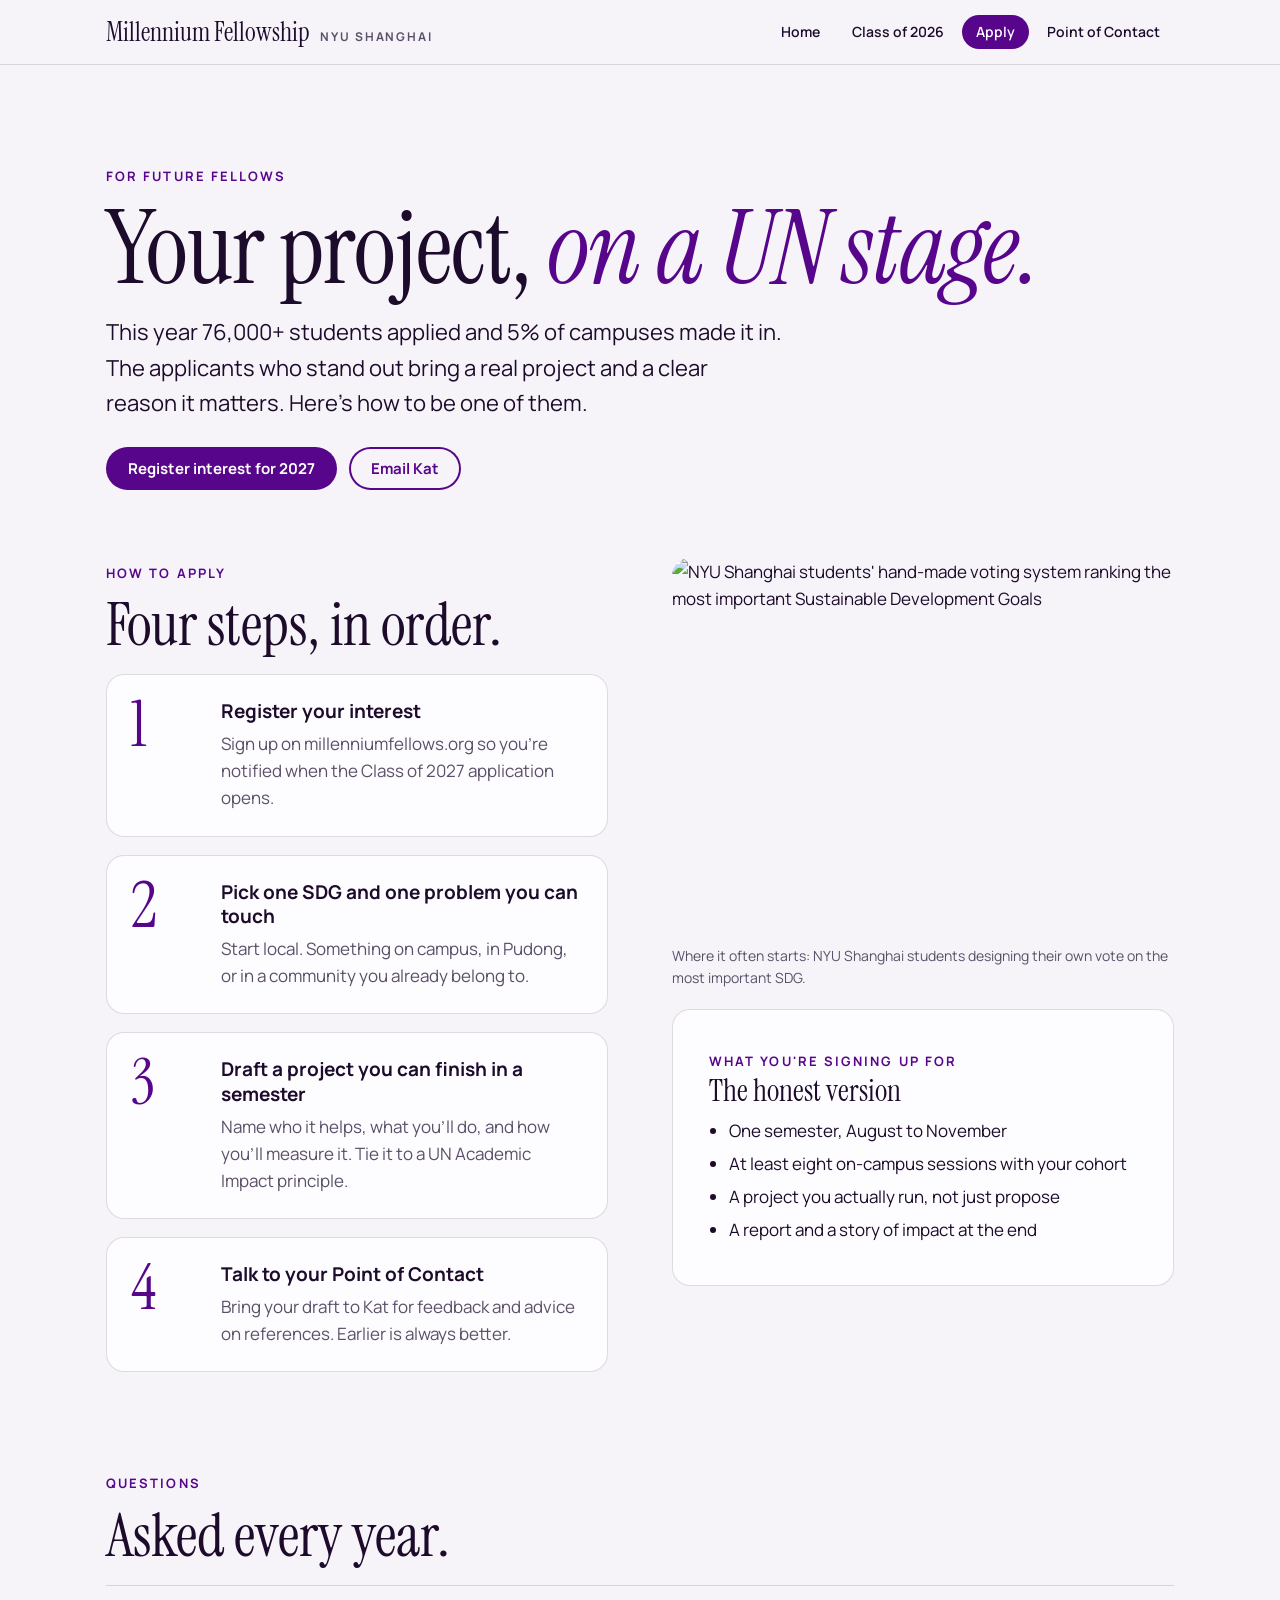
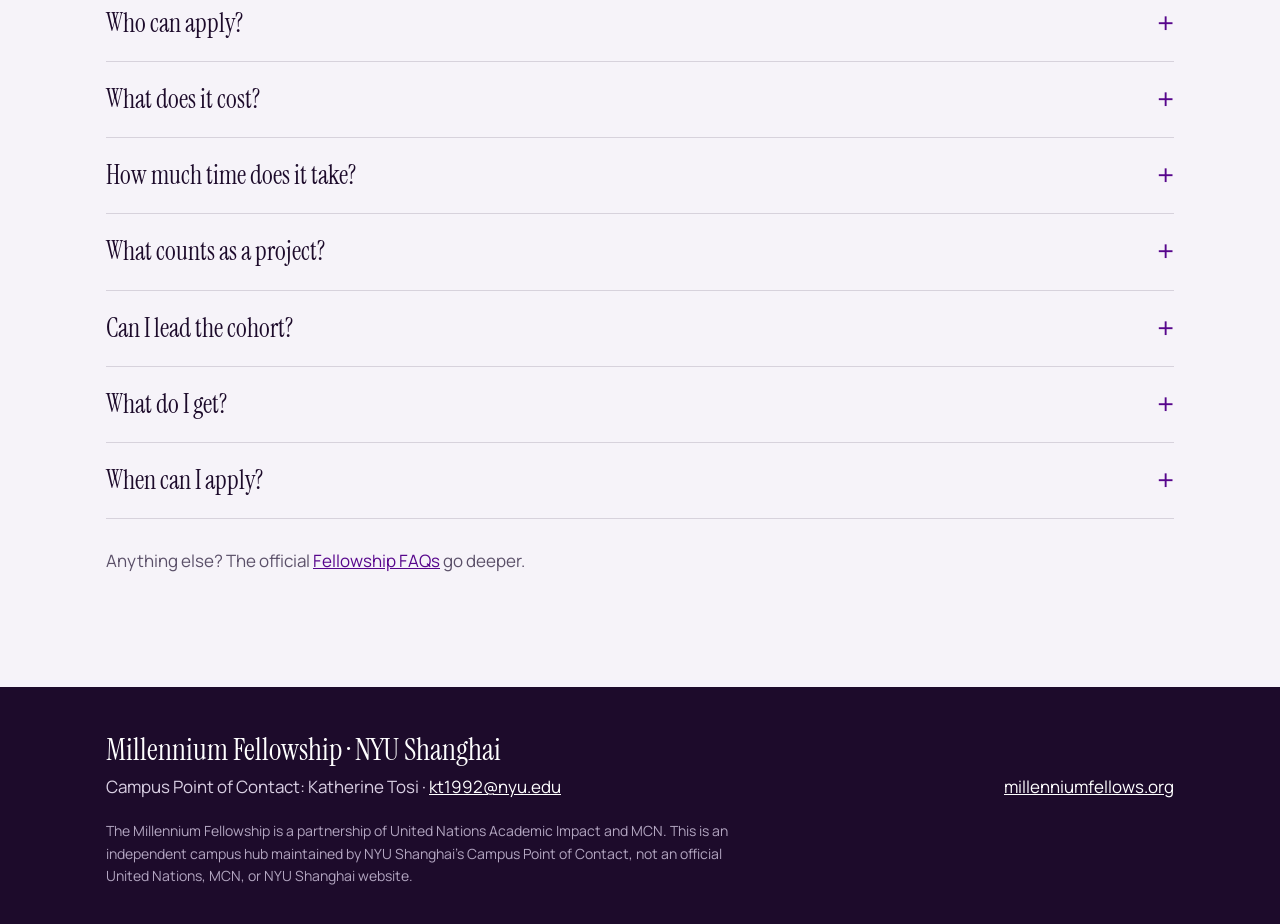
==== apply.html @ 8ffc64b6 "Add Class of 2026 hub, Apply, and Point of Contact pages" ====
<!DOCTYPE html>
<html lang="en">
<head>
<meta charset="utf-8">
<meta name="viewport" content="width=device-width, initial-scale=1">
<title>Apply · Millennium Fellowship · NYU Shanghai</title>
<meta name="description" content="How NYU Shanghai undergraduates can apply to the UN Academic Impact and MCN Millennium Fellowship.">
<meta property="og:title" content="Apply · Millennium Fellowship · NYU Shanghai">
<meta property="og:description" content="How NYU Shanghai undergraduates can apply to the UN Academic Impact and MCN Millennium Fellowship.">
<meta property="og:image" content="https://thefutureofwork.github.io/katherinetosi/millennium-fellowship.jpg.png">
<meta name="theme-color" content="#57068c">
<link rel="preconnect" href="https://fonts.googleapis.com"><link rel="preconnect" href="https://fonts.gstatic.com" crossorigin><link rel="stylesheet" href="https://fonts.googleapis.com/css2?family=Instrument+Serif:ital@0;1&family=Manrope:wght@400;600;700;800&display=swap">
<link rel="stylesheet" href="style.css">
</head>
<body>
<a class="skip" href="#main">Skip to content</a>
<header class="mast"><div class="wrap mast-in">
<a class="brand" href="index.html"><b>Millennium Fellowship</b><span>NYU Shanghai</span></a>
<nav aria-label="Main"><a href="index.html">Home</a><a href="cohort.html">Class of 2026</a><a href="apply.html" aria-current="page">Apply</a><a href="contact.html">Point of Contact</a></nav>
</div></header>
<main id="main">
<section class="pagehead"><div class="wrap">
<span class="label">For future fellows</span>
<h1>Your project, <em>on a UN stage.</em></h1>
<p>This year 76,000+ students applied and 5% of campuses made it in. The applicants who stand out bring a real project and a clear reason it matters. Here's how to be one of them.</p>
<div class="btns"><a class="btn" href="https://www.millenniumfellows.org/" target="_blank" rel="noopener">Register interest for 2027</a><a class="btn ghost" href="mailto:kt1992@nyu.edu?subject=Millennium%20Fellowship%20application">Email Kat</a></div>
</div></section>
<section class="section" style="padding-top:24px"><div class="wrap split">
<div>
<span class="label">How to apply</span>
<h2>Four steps, in order.</h2>
<ol class="steps">
<li><div><h3>Register your interest</h3><p>Sign up on millenniumfellows.org so you're notified when the Class of 2027 application opens.</p></div></li>
<li><div><h3>Pick one SDG and one problem you can touch</h3><p>Start local. Something on campus, in Pudong, or in a community you already belong to.</p></div></li>
<li><div><h3>Draft a project you can finish in a semester</h3><p>Name who it helps, what you'll do, and how you'll measure it. Tie it to a UN Academic Impact principle.</p></div></li>
<li><div><h3>Talk to your Point of Contact</h3><p>Bring your draft to Kat for feedback and advice on references. Earlier is always better.</p></div></li>
</ol>
</div>
<div>
<figure style="margin:0">
<img src="https://thefutureofwork.github.io/katherinetosi/Student%20created%20voting%20systems%20for%20most%20important%20SDG.jpg" alt="NYU Shanghai students' hand-made voting system ranking the most important Sustainable Development Goals" style="border-radius:18px;width:100%;aspect-ratio:4/3;object-fit:cover" loading="lazy">
<figcaption style="font-size:14px;color:var(--muted);margin-top:10px">Where it often starts: NYU Shanghai students designing their own vote on the most important SDG.</figcaption>
</figure>
<div class="panel" style="margin-top:20px">
<span class="label">What you're signing up for</span>
<h3>The honest version</h3>
<ul><li>One semester, August to November</li><li>At least eight on-campus sessions with your cohort</li><li>A project you actually run, not just propose</li><li>A report and a story of impact at the end</li></ul>
</div>
</div>
</div></section>
<section class="section" style="padding-top:0"><div class="wrap">
<span class="label">Questions</span>
<h2>Asked every year.</h2>
<div class="faq"><details><summary>Who can apply?</summary><p>University undergraduates leading, or ready to lead, a project on sustainable development. You apply as an individual, but campuses host cohorts of 8 to 20+, so bring your friends: a strong NYU Shanghai applicant pool helps everyone.</p></details><details><summary>What does it cost?</summary><p>Nothing. The program is free for accepted applicants.</p></details><details><summary>How much time does it take?</summary><p>It runs for one semester, roughly August to November. Expect at least eight on-campus sessions, optional weekly global webinars, and the real work: running your project.</p></details><details><summary>What counts as a project?</summary><p>Anything time-bound that makes meaningful, measurable impact during the fellowship and advances at least one SDG and one UN Academic Impact principle. A campus campaign, a community partnership, a tool, a program: if you can measure it by December, it counts.</p></details><details><summary>Can I lead the cohort?</summary><p>Yes. If you advance to Round 2, the same application lets you apply to be one of two Campus Directors. They run the campus sessions and keep the cohort moving.</p></details><details><summary>What do I get?</summary><p>A certificate from United Nations Academic Impact and MCN when you graduate, a public fellow profile, a place in the global alumni community, and a semester of real leadership experience you can talk about in any interview.</p></details><details><summary>When can I apply?</summary><p>Applications for the Class of 2026 are closed. Register your interest for the Class of 2027 on the official site so you hear the moment it opens, then email Kat.</p></details></div>
<p style="margin-top:28px;color:var(--muted)">Anything else? The official <a href="https://www.millenniumfellows.org/faqs" target="_blank" rel="noopener">Fellowship FAQs</a> go deeper.</p>
</div></section>

</main>
<footer><div class="wrap">
<div class="foot">
<div><b>Millennium Fellowship · NYU Shanghai</b>Campus Point of Contact: Katherine Tosi · <a href="mailto:kt1992@nyu.edu">kt1992@nyu.edu</a></div>
<div><a href="https://www.millenniumfellows.org/" target="_blank" rel="noopener">millenniumfellows.org</a></div>
</div>
<small>The Millennium Fellowship is a partnership of United Nations Academic Impact and MCN. This is an independent campus hub maintained by NYU Shanghai's Campus Point of Contact, not an official United Nations, MCN, or NYU Shanghai website.</small>
</div></footer>
<script src="site.js"></script>
</body>
</html>
---- style.css ----
/* NYU Shanghai · Millennium Fellowship hub
   Type: Instrument Serif (display) + Manrope (text/UI)
   Color: NYU violet leads; coral marks "now" only. */
:root{
  --violet:#57068c; --violet-deep:#3b0460; --ink:#1d0b2b; --paper:#f6f3f9; --card:#fdfcfe;
  --muted:#5b5069; --line:rgba(29,11,43,.14); --coral:#e0483f; --coral-text:#a82a22; --lilac:#e9e0f2;
  --serif:"Instrument Serif",Georgia,serif; --sans:"Manrope",system-ui,sans-serif;
}
*{box-sizing:border-box}
html{scroll-behavior:smooth}
body{margin:0;background:var(--paper);color:var(--ink);font:17px/1.6 var(--sans);-webkit-font-smoothing:antialiased}
img{max-width:100%;display:block}
a{color:var(--violet)}
a:focus-visible,button:focus-visible,summary:focus-visible,input:focus-visible{outline:3px solid var(--coral);outline-offset:3px;border-radius:4px}
.wrap{max-width:1180px;margin:0 auto;padding:0 clamp(20px,5vw,56px)}
.skip{position:absolute;left:-999px;top:8px;background:var(--ink);color:#fff;padding:10px 16px;z-index:50}
.skip:focus{left:12px}
.label{font:700 13px/1.3 var(--sans);letter-spacing:.16em;text-transform:uppercase;color:var(--violet)}

/* masthead */
.mast{position:sticky;top:0;z-index:20;background:rgba(246,243,249,.94);backdrop-filter:blur(10px);border-bottom:1px solid var(--line)}
.mast-in{display:flex;align-items:center;justify-content:space-between;gap:20px;min-height:64px}
.brand{display:flex;align-items:baseline;gap:10px;text-decoration:none;color:var(--ink)}
.brand b{font:400 26px/1 var(--serif)}
.brand span{font:700 12px/1 var(--sans);letter-spacing:.16em;text-transform:uppercase;color:var(--muted)}
.mast nav{display:flex;gap:4px;overflow-x:auto}
.mast nav a{font:600 14px/1 var(--sans);color:var(--ink);text-decoration:none;padding:10px 14px;border-radius:999px;white-space:nowrap}
.mast nav a:hover{background:var(--lilac)}
.mast nav a[aria-current="page"]{background:var(--violet);color:#fff}
@media(max-width:820px){.mast-in{flex-direction:column;align-items:flex-start;gap:6px;padding-top:12px;padding-bottom:10px}.brand span{display:none}.mast nav{max-width:calc(100% + 14px);margin-left:-14px}}

/* hero funnel */
.hero{padding:clamp(56px,9vw,112px) 0 clamp(40px,6vw,72px)}
.hero-grid{display:grid;grid-template-columns:minmax(0,1.35fr) minmax(0,.85fr);gap:clamp(32px,5vw,72px);align-items:center}
.funnel{margin:22px 0 0;padding:0;list-style:none}
.funnel li{font-family:var(--serif);line-height:.92;letter-spacing:-.01em;opacity:0;transform:translateY(14px);animation:rise .9s cubic-bezier(.2,.7,.2,1) forwards}
.funnel li:nth-child(1){font-size:clamp(58px,10vw,132px);animation-delay:.05s}
.funnel li:nth-child(2){font-size:clamp(36px,5vw,66px);color:var(--muted);animation-delay:.35s}
.funnel li:nth-child(3){font-size:clamp(26px,3.2vw,40px);margin-top:.15em;color:var(--muted);animation-delay:.65s}
.funnel li:nth-child(4){font-size:clamp(40px,5.6vw,74px);color:var(--violet);font-style:italic;margin-top:.12em;animation-delay:1s}
.funnel small{display:block;font:600 16px/1.4 var(--sans);letter-spacing:0;color:var(--muted);margin:14px 0 20px}
@keyframes rise{to{opacity:1;transform:none}}
.hero-photo figure{margin:0}
.hero-photo img{border-radius:18px;aspect-ratio:4/5;object-fit:cover;width:100%;box-shadow:0 30px 60px -30px rgba(59,4,96,.45)}
.hero-photo figcaption{font-size:14px;color:var(--muted);margin-top:10px}
.lede{font-size:clamp(19px,2vw,22px);line-height:1.5;max-width:40ch;margin:28px 0 0}
@media(max-width:900px){.hero-grid{grid-template-columns:minmax(0,1fr)}.hero-photo img{aspect-ratio:16/10}}

/* semester line: the signature */
.semester{padding:clamp(40px,6vw,64px) 0;border-top:1px solid var(--line);border-bottom:1px solid var(--line);background:var(--card)}
.semester h2{font:400 clamp(32px,4vw,48px)/1.05 var(--serif);margin:10px 0 6px}
.semester p.sub{color:var(--muted);margin:0 0 36px;max-width:60ch}
.track{position:relative;height:176px;margin:0 8px}
.track .rail{position:absolute;left:0;right:0;top:78px;height:4px;border-radius:4px;background:var(--lilac)}
.track .done{position:absolute;left:0;top:78px;height:4px;border-radius:4px;background:var(--violet);width:0;transition:width 1.6s cubic-bezier(.2,.7,.2,1)}
.month{position:absolute;top:150px;transform:translateX(-50%);font:700 13px/1 var(--sans);letter-spacing:.14em;text-transform:uppercase;color:var(--muted)}
.stop{position:absolute;top:71px;width:18px;height:18px;margin-left:-9px;border-radius:50%;background:var(--card);border:4px solid var(--violet)}
.stop span{position:absolute;top:28px;left:50%;transform:translateX(-50%);width:max-content;max-width:150px;text-align:center;font:600 14px/1.3 var(--sans);color:var(--ink)}
.stop.up span{top:auto;bottom:28px}
.stop em{display:block;font:600 13px/1.3 var(--sans);font-style:normal;letter-spacing:.06em;text-transform:uppercase;color:var(--muted)}
.stop.past{background:var(--violet)}
.now{position:absolute;top:56px;margin-left:-1px;width:2px;height:48px;background:var(--coral);opacity:0;transition:left 1.6s cubic-bezier(.2,.7,.2,1),opacity .4s}
.now::before{content:"";position:absolute;left:-7px;top:16px;width:16px;height:16px;border-radius:50%;background:var(--coral);box-shadow:0 0 0 0 rgba(224,72,63,.5);animation:pulse 2.6s ease-out infinite}
.now b{position:absolute;top:-18px;left:50%;transform:translateX(-50%);font:800 12px/1 var(--sans);letter-spacing:.16em;text-transform:uppercase;color:var(--coral-text);white-space:nowrap}
@keyframes pulse{0%{box-shadow:0 0 0 0 rgba(224,72,63,.45)}80%,100%{box-shadow:0 0 0 14px rgba(224,72,63,0)}}
@media(prefers-reduced-motion:reduce){*{animation:none!important;transition:none!important}.funnel li{opacity:1;transform:none}}
@media(max-width:700px){
  .track{height:auto;margin:0;padding-left:28px}
  .track .rail,.track .done{left:6px;right:auto;top:0;bottom:0;width:4px;height:auto}
  .track .done{height:0;width:4px;transition:height 1.6s cubic-bezier(.2,.7,.2,1)}
  .month{display:none}
  .stop{position:relative;top:auto;left:auto!important;margin:0 0 38px -31px;display:block}
  .stop span,.stop.up span{position:absolute;top:-4px;bottom:auto;left:30px;transform:none;text-align:left;max-width:none}
  .now{display:none}
}

/* sections */
.section{padding:clamp(56px,8vw,96px) 0}
.section h2{font:400 clamp(36px,5vw,60px)/1.02 var(--serif);margin:10px 0 18px;max-width:18ch}
.section .intro{font-size:19px;max-width:58ch;color:var(--ink);margin:0 0 36px}
.doors{display:grid;grid-template-columns:repeat(3,1fr);gap:20px}
.door{display:flex;flex-direction:column;gap:10px;padding:28px;border-radius:18px;background:var(--card);border:1px solid var(--line);text-decoration:none;color:var(--ink);transition:transform .25s,box-shadow .25s,border-color .25s}
.door:hover{transform:translateY(-4px);box-shadow:0 22px 40px -26px rgba(59,4,96,.5);border-color:var(--violet)}
.door h3{font:400 32px/1.05 var(--serif);margin:0}
.door p{margin:0;color:var(--muted)}
.door .go{margin-top:auto;padding-top:14px;font:700 14px/1 var(--sans);color:var(--violet)}
.door.feature{background:var(--violet);color:#fff;border-color:var(--violet)}
.door.feature p{color:#e9dcf5}.door.feature .go,.door.feature .label{color:#fff}
@media(max-width:900px){.doors{grid-template-columns:1fr}}

.quote{background:var(--ink);color:#f3ecf9;padding:clamp(56px,8vw,96px) 0}
.quote blockquote{margin:0;font:400 clamp(30px,4.2vw,54px)/1.12 var(--serif);max-width:24ch}
.quote blockquote em{color:#d7b8f0}
.quote cite{display:block;margin-top:24px;font:600 15px/1.5 var(--sans);font-style:normal;color:#cbbfd6}

.split{display:grid;grid-template-columns:1fr 1fr;gap:clamp(32px,5vw,72px);align-items:start}
@media(max-width:900px){.split{grid-template-columns:minmax(0,1fr)}}
.facts{display:grid;grid-template-columns:repeat(2,1fr);gap:1px;background:var(--line);border:1px solid var(--line);border-radius:16px;overflow:hidden}
.facts div{background:var(--card);padding:22px}
.facts b{display:block;font:400 44px/1 var(--serif);color:var(--violet)}
.facts span{font-size:15px;color:var(--muted)}

/* page head */
.pagehead{padding:clamp(56px,8vw,96px) 0 clamp(28px,4vw,44px)}
.pagehead h1{font:400 clamp(48px,8vw,104px)/.95 var(--serif);margin:12px 0 18px;letter-spacing:-.01em}
.pagehead h1 em{color:var(--violet)}
.pagehead p{font-size:clamp(19px,2vw,22px);max-width:52ch;margin:0}

/* checklist */
.checklist{list-style:none;margin:0;padding:0;display:grid;gap:10px}
.checklist li{background:var(--card);border:1px solid var(--line);border-radius:14px}
.checklist label{display:grid;grid-template-columns:28px 1fr auto;gap:14px;align-items:start;padding:16px 18px;cursor:pointer}
.checklist input{appearance:none;width:24px;height:24px;margin:2px 0 0;border:2px solid var(--violet);border-radius:7px;display:grid;place-content:center;cursor:pointer;transition:background .2s}
.checklist input::after{content:"";width:11px;height:6px;border-left:3px solid #fff;border-bottom:3px solid #fff;transform:rotate(-45deg) translate(1px,-1px) scale(0);transition:transform .2s}
.checklist input:checked{background:var(--violet)}
.checklist input:checked::after{transform:rotate(-45deg) translate(1px,-1px) scale(1)}
.checklist strong{display:block;font-weight:700}
.checklist small{display:block;color:var(--muted);font-size:15px}
.checklist .when{font:700 13px/1.4 var(--sans);letter-spacing:.08em;text-transform:uppercase;color:var(--muted);white-space:nowrap}
.checklist li:has(input:checked) strong{text-decoration:line-through;text-decoration-color:var(--violet);text-decoration-thickness:2px}
.progress{font:600 15px/1 var(--sans);color:var(--muted);margin:0 0 16px}
.progress b{color:var(--violet)}
.tag{display:inline-block;font:700 12px/1 var(--sans);letter-spacing:.08em;text-transform:uppercase;background:var(--lilac);color:var(--violet-deep);padding:5px 8px;border-radius:6px;margin-top:6px}

.panel{background:var(--card);border:1px solid var(--line);border-radius:18px;padding:clamp(24px,3vw,36px)}
.panel h3{font:400 30px/1.1 var(--serif);margin:0 0 10px}
.panel ul{padding-left:20px;margin:10px 0 0}.panel li{margin:6px 0}
.panel.violet{background:var(--violet);color:#fff;border-color:var(--violet)}
.panel.violet a{color:#fff}.panel.violet .label{color:#e5d2f5}

.links{display:grid;grid-template-columns:repeat(auto-fill,minmax(260px,1fr));gap:14px}
.links a{display:block;padding:18px 20px;border-radius:14px;background:var(--card);border:1px solid var(--line);text-decoration:none;color:var(--ink);transition:border-color .2s,transform .2s}
.links a:hover{border-color:var(--violet);transform:translateY(-2px)}
.links b{display:block;font-weight:700}
.links span{font-size:15px;color:var(--muted)}

.steps{list-style:none;counter-reset:s;margin:0;padding:0;display:grid;gap:18px}
.steps li{counter-increment:s;display:grid;grid-template-columns:72px 1fr;gap:18px;padding:24px;background:var(--card);border:1px solid var(--line);border-radius:18px}
.steps li::before{content:counter(s);font:400 64px/.8 var(--serif);color:var(--violet)}
.steps h3{margin:0 0 6px;font:700 19px/1.3 var(--sans)}
.steps p{margin:0;color:var(--muted)}

.faq details{border-top:1px solid var(--line);padding:4px 0}
.faq details:last-child{border-bottom:1px solid var(--line)}
.faq summary{cursor:pointer;list-style:none;display:flex;justify-content:space-between;gap:20px;padding:18px 0;font:400 26px/1.2 var(--serif)}
.faq summary::-webkit-details-marker{display:none}
.faq summary::after{content:"+";font:400 30px/1 var(--sans);color:var(--violet);transition:transform .25s}
.faq details[open] summary::after{transform:rotate(45deg)}
.faq details p{margin:0 0 20px;max-width:64ch;color:var(--ink)}

.btn{display:inline-flex;align-items:center;gap:10px;padding:14px 22px;border-radius:999px;background:var(--violet);color:#fff;text-decoration:none;font:700 15px/1 var(--sans);transition:background .2s,transform .2s}
.btn:hover{background:var(--violet-deep);transform:translateY(-2px)}
.btn.ghost{background:transparent;color:var(--violet);box-shadow:inset 0 0 0 2px var(--violet)}
.btn.ghost:hover{background:var(--lilac)}
.btns{display:flex;flex-wrap:wrap;gap:12px;margin-top:26px}

.arc{list-style:none;margin:0;padding:0;border-left:4px solid var(--lilac)}
.arc li{position:relative;padding:0 0 28px 28px}
.arc li::before{content:"";position:absolute;left:-12px;top:4px;width:20px;height:20px;border-radius:50%;background:var(--paper);border:4px solid var(--violet)}
.arc b{display:block;font:400 30px/1 var(--serif);color:var(--violet)}
.arc p{margin:6px 0 0}

footer{background:var(--ink);color:#d9cfe3;padding:48px 0 36px;margin-top:0}
.foot{display:flex;flex-wrap:wrap;justify-content:space-between;gap:24px;align-items:end}
footer b{font:400 30px/1 var(--serif);color:#fff;display:block;margin-bottom:8px}
footer a{color:#fff}
footer small{display:block;color:#b3a6c1;font-size:14px;margin-top:20px;max-width:70ch}
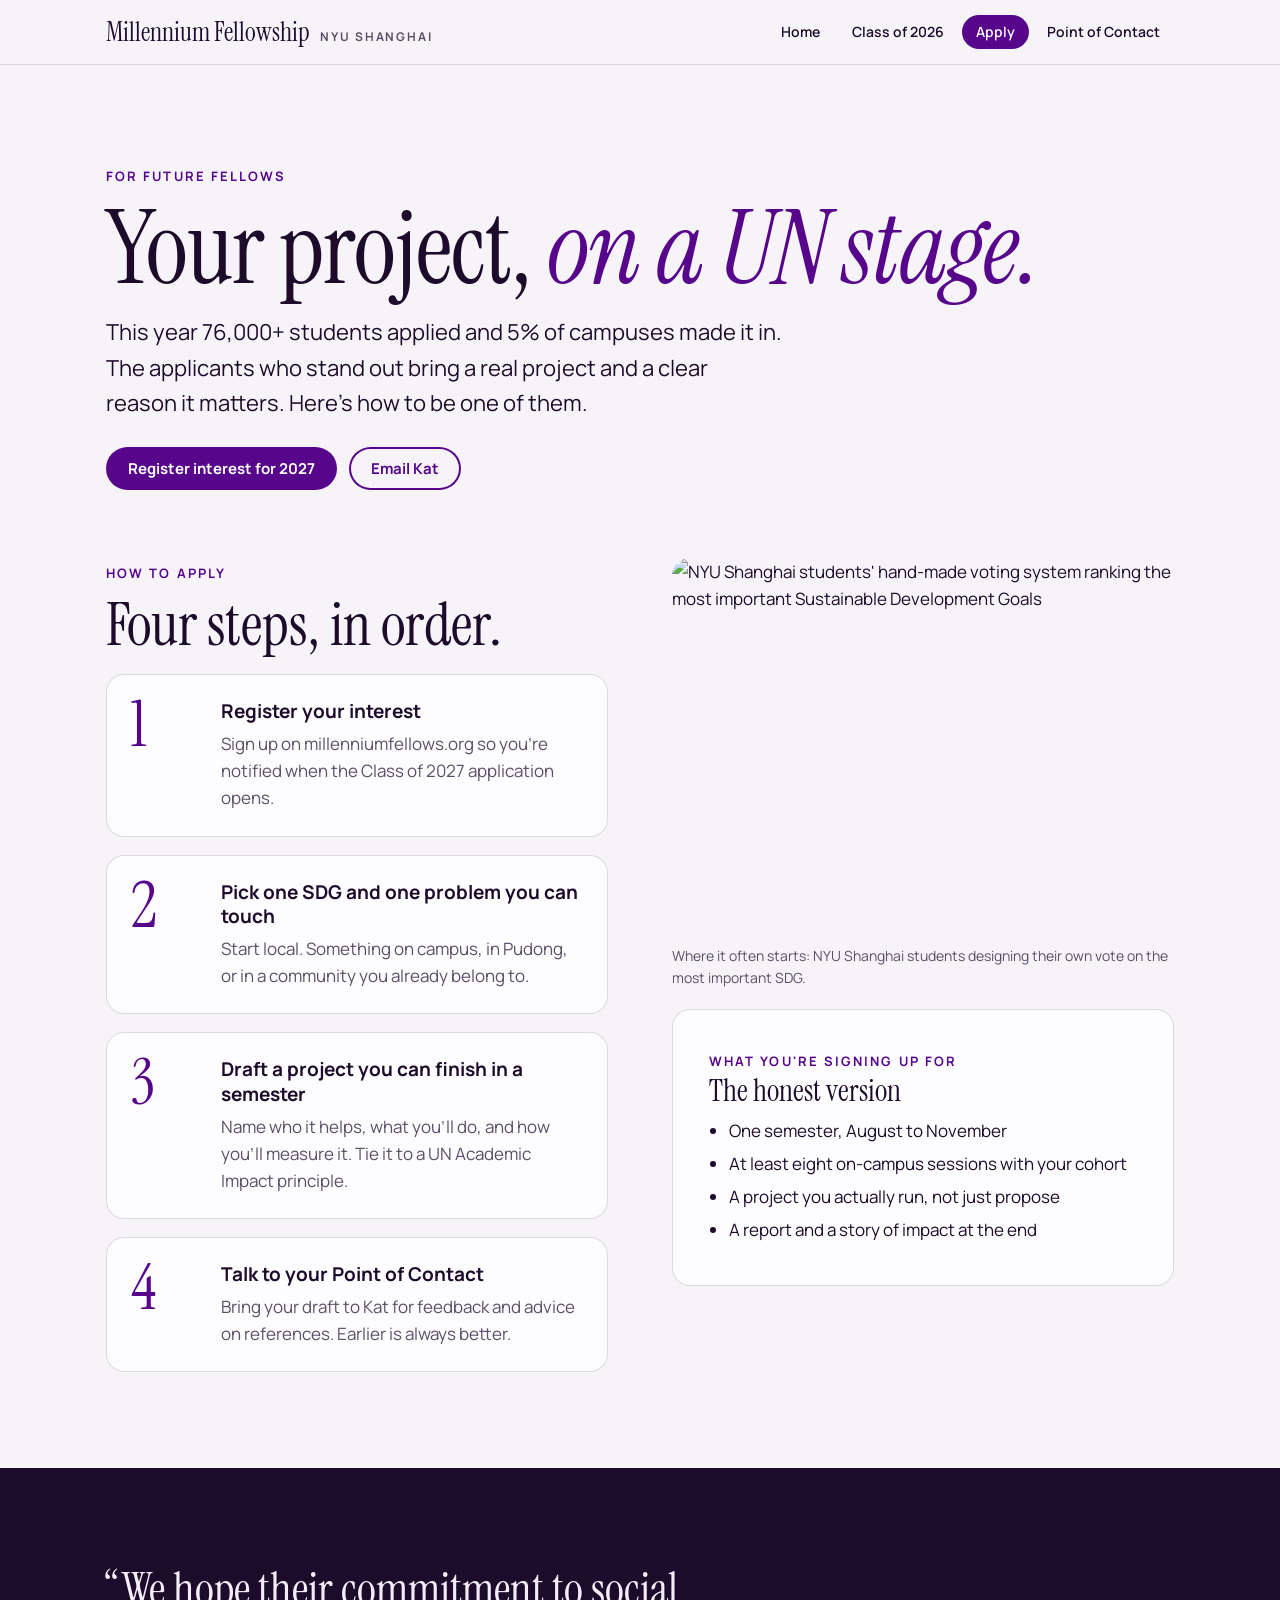
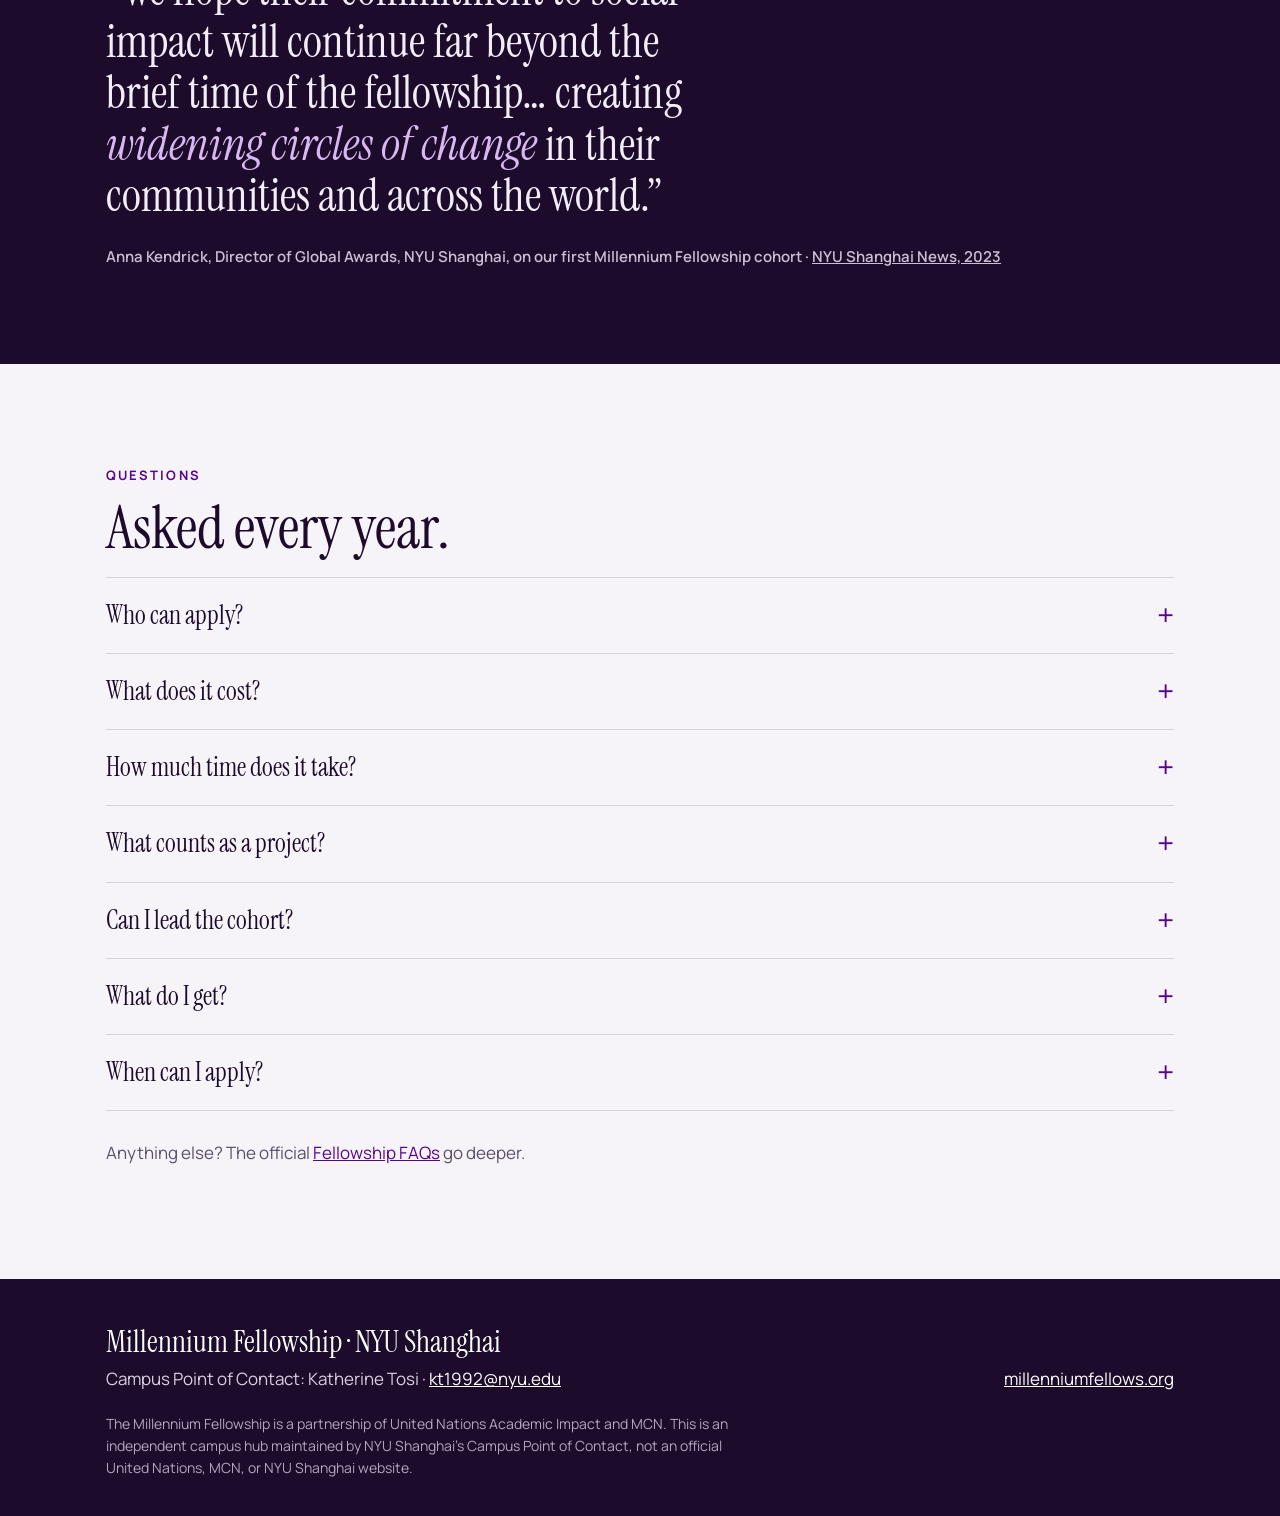
==== commit 56d4c29b: "Apply: add Global Awards quote" ====
--- a/apply.html
+++ b/apply.html
@@ -48,7 +48,11 @@
 </div>
 </div>
 </div></section>
-<section class="section" style="padding-top:0"><div class="wrap">
+<section class="quote"><div class="wrap">
+<blockquote style="font-size:clamp(28px,3.6vw,46px);max-width:30ch">“We hope their commitment to social impact will continue far beyond the brief time of the fellowship… creating <em>widening circles of change</em> in their communities and across the world.”</blockquote>
+<cite>Anna Kendrick, Director of Global Awards, NYU Shanghai, on our first Millennium Fellowship cohort · <a href="https://shanghai.nyu.edu/news/millennium-fellows-make-change-social-impact-forum" target="_blank" rel="noopener" style="color:inherit">NYU Shanghai News, 2023</a></cite>
+</div></section>
+<section class="section"><div class="wrap">
 <span class="label">Questions</span>
 <h2>Asked every year.</h2>
 <div class="faq"><details><summary>Who can apply?</summary><p>University undergraduates leading, or ready to lead, a project on sustainable development. You apply as an individual, but campuses host cohorts of 8 to 20+, so bring your friends: a strong NYU Shanghai applicant pool helps everyone.</p></details><details><summary>What does it cost?</summary><p>Nothing. The program is free for accepted applicants.</p></details><details><summary>How much time does it take?</summary><p>It runs for one semester, roughly August to November. Expect at least eight on-campus sessions, optional weekly global webinars, and the real work: running your project.</p></details><details><summary>What counts as a project?</summary><p>Anything time-bound that makes meaningful, measurable impact during the fellowship and advances at least one SDG and one UN Academic Impact principle. A campus campaign, a community partnership, a tool, a program: if you can measure it by December, it counts.</p></details><details><summary>Can I lead the cohort?</summary><p>Yes. If you advance to Round 2, the same application lets you apply to be one of two Campus Directors. They run the campus sessions and keep the cohort moving.</p></details><details><summary>What do I get?</summary><p>A certificate from United Nations Academic Impact and MCN when you graduate, a public fellow profile, a place in the global alumni community, and a semester of real leadership experience you can talk about in any interview.</p></details><details><summary>When can I apply?</summary><p>Applications for the Class of 2026 are closed. Register your interest for the Class of 2027 on the official site so you hear the moment it opens, then email Kat.</p></details></div>
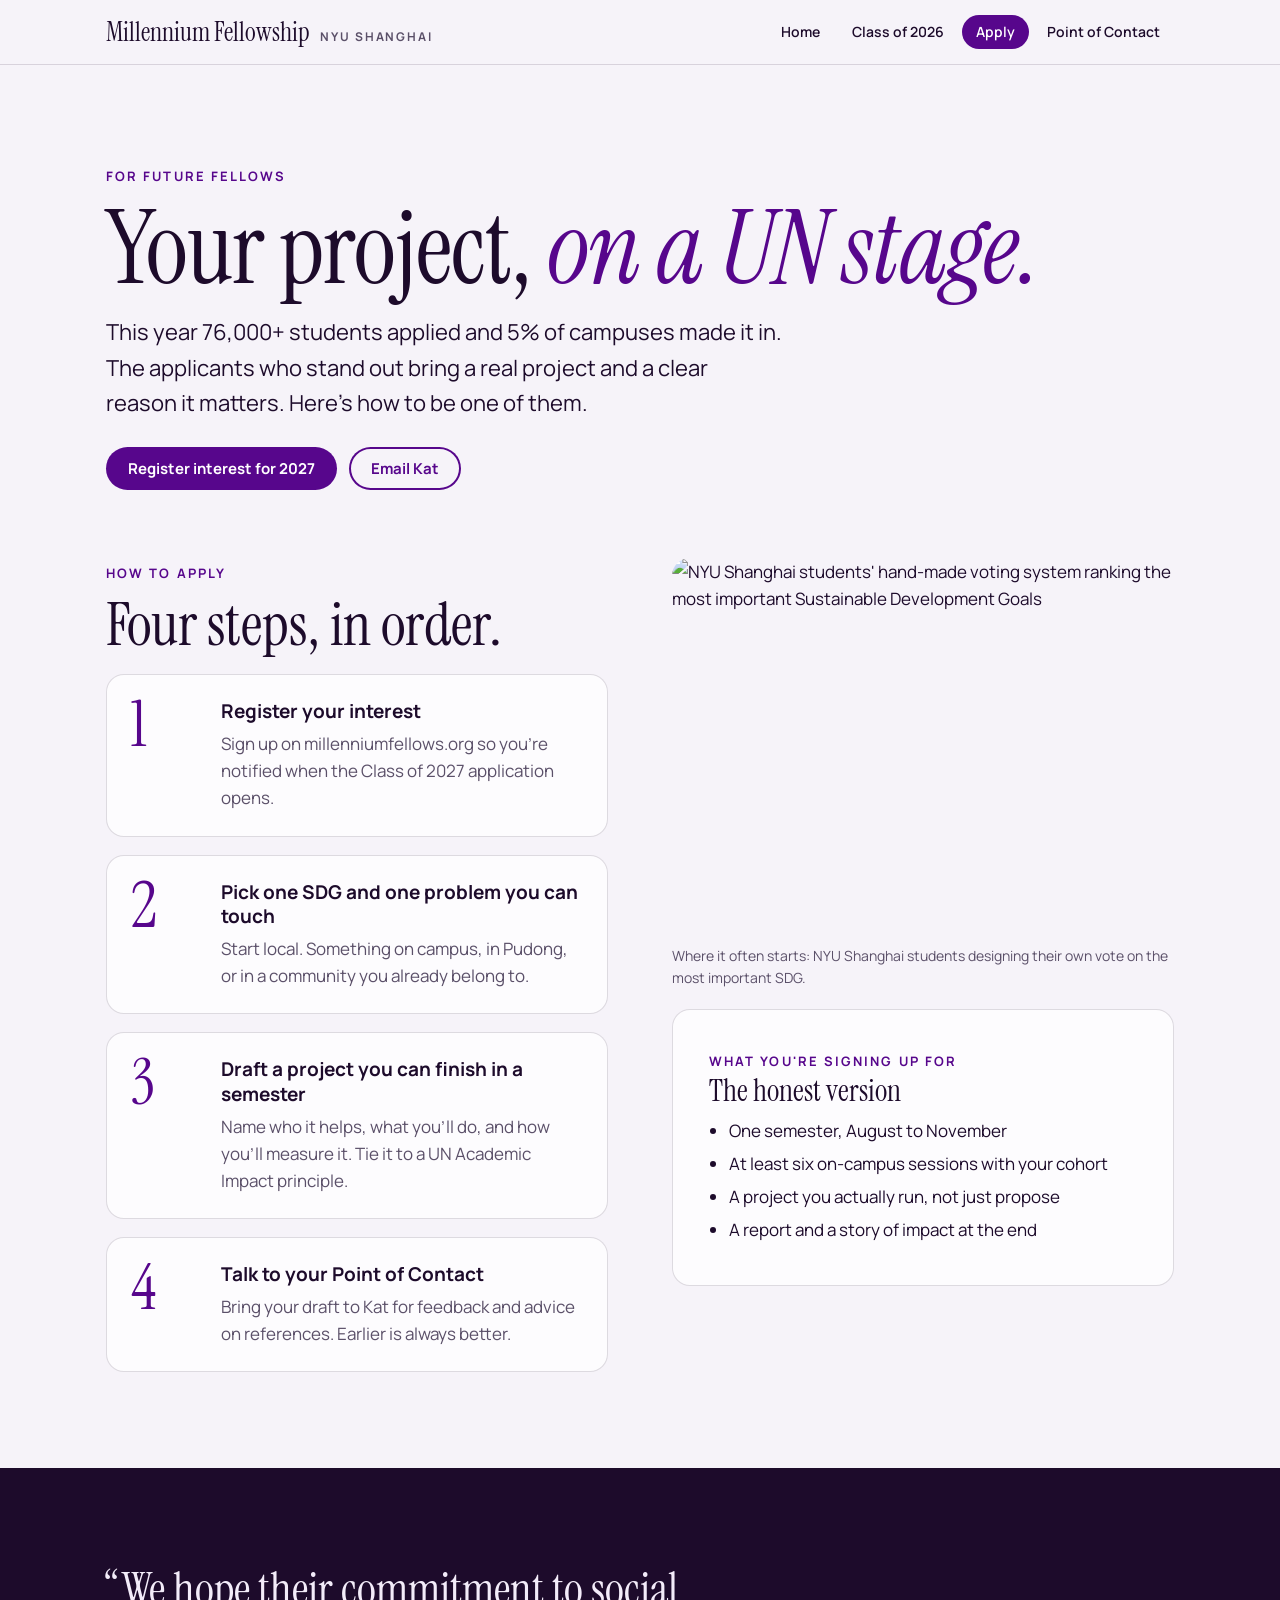
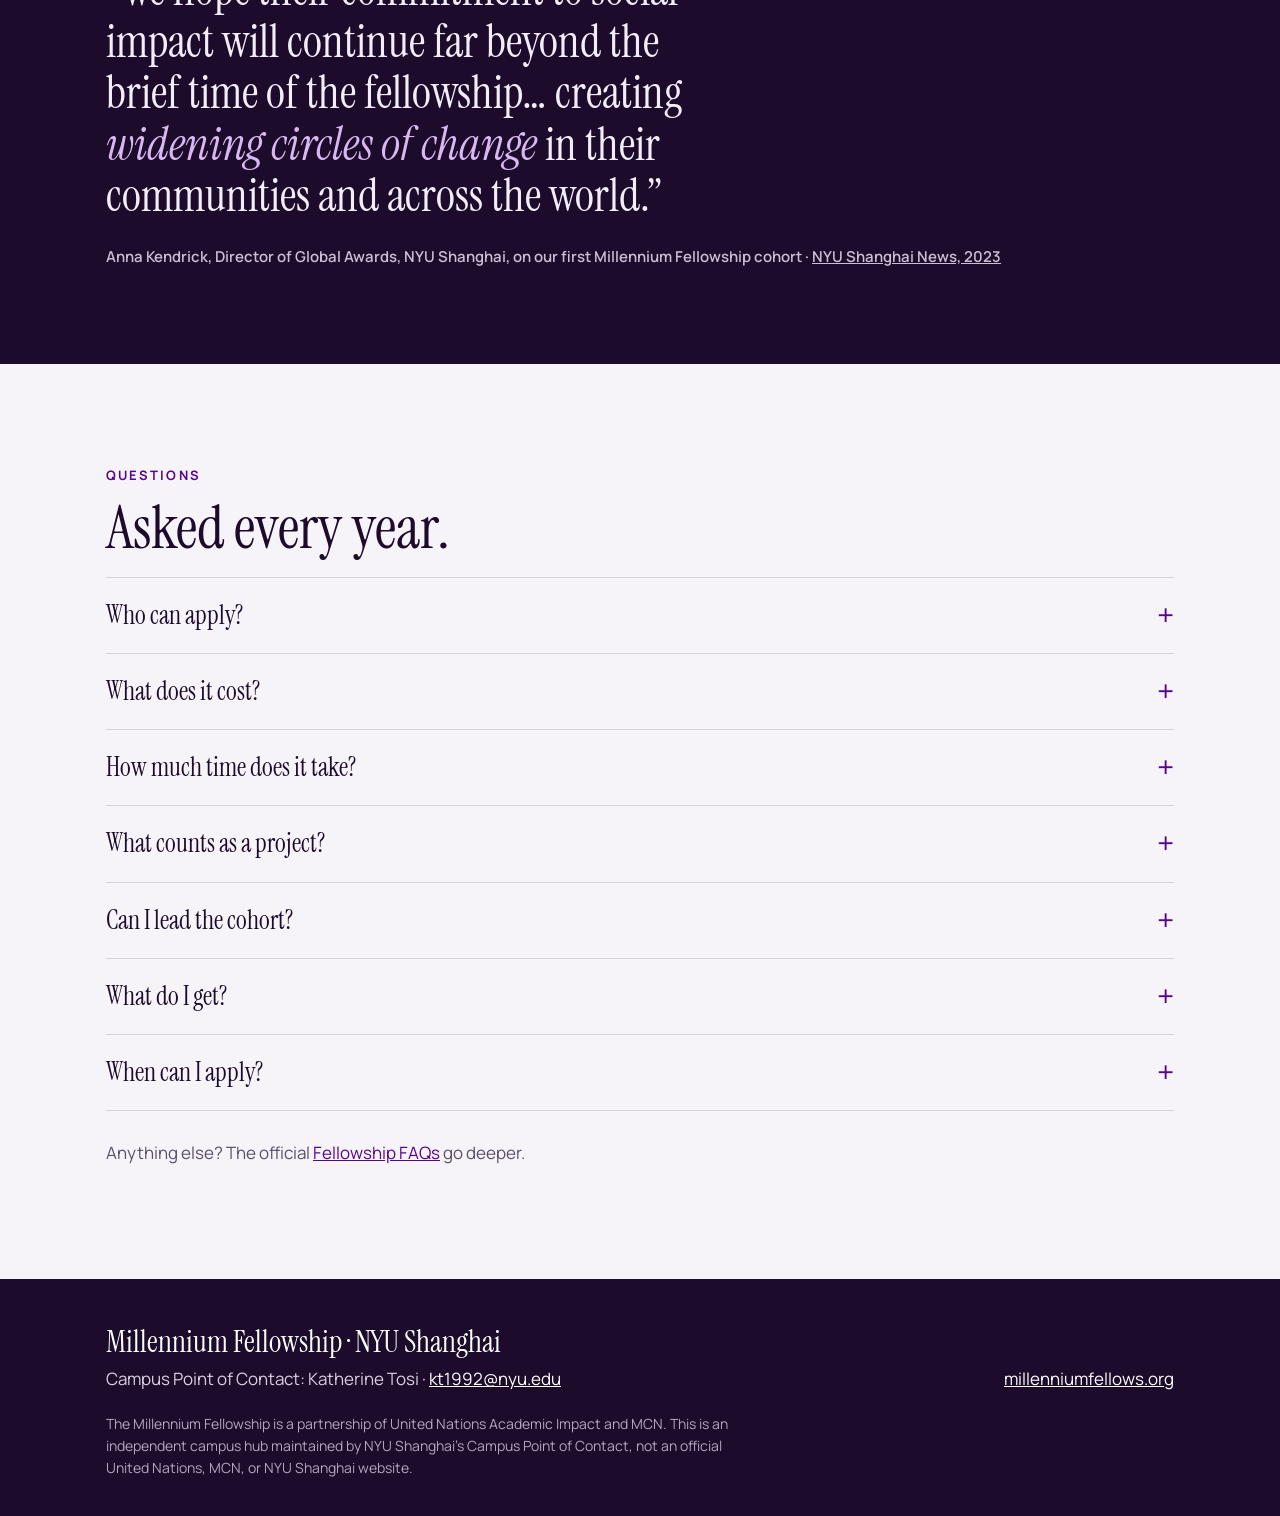
==== commit 69224ef3: "Convening count: eight -> six on cohort and apply pages" ====
--- a/apply.html
+++ b/apply.html
@@ -44,7 +44,7 @@
 <div class="panel" style="margin-top:20px">
 <span class="label">What you're signing up for</span>
 <h3>The honest version</h3>
-<ul><li>One semester, August to November</li><li>At least eight on-campus sessions with your cohort</li><li>A project you actually run, not just propose</li><li>A report and a story of impact at the end</li></ul>
+<ul><li>One semester, August to November</li><li>At least six on-campus sessions with your cohort</li><li>A project you actually run, not just propose</li><li>A report and a story of impact at the end</li></ul>
 </div>
 </div>
 </div></section>
@@ -55,7 +55,7 @@
 <section class="section"><div class="wrap">
 <span class="label">Questions</span>
 <h2>Asked every year.</h2>
-<div class="faq"><details><summary>Who can apply?</summary><p>University undergraduates leading, or ready to lead, a project on sustainable development. You apply as an individual, but campuses host cohorts of 8 to 20+, so bring your friends: a strong NYU Shanghai applicant pool helps everyone.</p></details><details><summary>What does it cost?</summary><p>Nothing. The program is free for accepted applicants.</p></details><details><summary>How much time does it take?</summary><p>It runs for one semester, roughly August to November. Expect at least eight on-campus sessions, optional weekly global webinars, and the real work: running your project.</p></details><details><summary>What counts as a project?</summary><p>Anything time-bound that makes meaningful, measurable impact during the fellowship and advances at least one SDG and one UN Academic Impact principle. A campus campaign, a community partnership, a tool, a program: if you can measure it by December, it counts.</p></details><details><summary>Can I lead the cohort?</summary><p>Yes. If you advance to Round 2, the same application lets you apply to be one of two Campus Directors. They run the campus sessions and keep the cohort moving.</p></details><details><summary>What do I get?</summary><p>A certificate from United Nations Academic Impact and MCN when you graduate, a public fellow profile, a place in the global alumni community, and a semester of real leadership experience you can talk about in any interview.</p></details><details><summary>When can I apply?</summary><p>Applications for the Class of 2026 are closed. Register your interest for the Class of 2027 on the official site so you hear the moment it opens, then email Kat.</p></details></div>
+<div class="faq"><details><summary>Who can apply?</summary><p>University undergraduates leading, or ready to lead, a project on sustainable development. You apply as an individual, but campuses host cohorts of 8 to 20+, so bring your friends: a strong NYU Shanghai applicant pool helps everyone.</p></details><details><summary>What does it cost?</summary><p>Nothing. The program is free for accepted applicants.</p></details><details><summary>How much time does it take?</summary><p>It runs for one semester, roughly August to November. Expect at least six on-campus sessions, optional weekly global webinars, and the real work: running your project.</p></details><details><summary>What counts as a project?</summary><p>Anything time-bound that makes meaningful, measurable impact during the fellowship and advances at least one SDG and one UN Academic Impact principle. A campus campaign, a community partnership, a tool, a program: if you can measure it by December, it counts.</p></details><details><summary>Can I lead the cohort?</summary><p>Yes. If you advance to Round 2, the same application lets you apply to be one of two Campus Directors. They run the campus sessions and keep the cohort moving.</p></details><details><summary>What do I get?</summary><p>A certificate from United Nations Academic Impact and MCN when you graduate, a public fellow profile, a place in the global alumni community, and a semester of real leadership experience you can talk about in any interview.</p></details><details><summary>When can I apply?</summary><p>Applications for the Class of 2026 are closed. Register your interest for the Class of 2027 on the official site so you hear the moment it opens, then email Kat.</p></details></div>
 <p style="margin-top:28px;color:var(--muted)">Anything else? The official <a href="https://www.millenniumfellows.org/faqs" target="_blank" rel="noopener">Fellowship FAQs</a> go deeper.</p>
 </div></section>
 
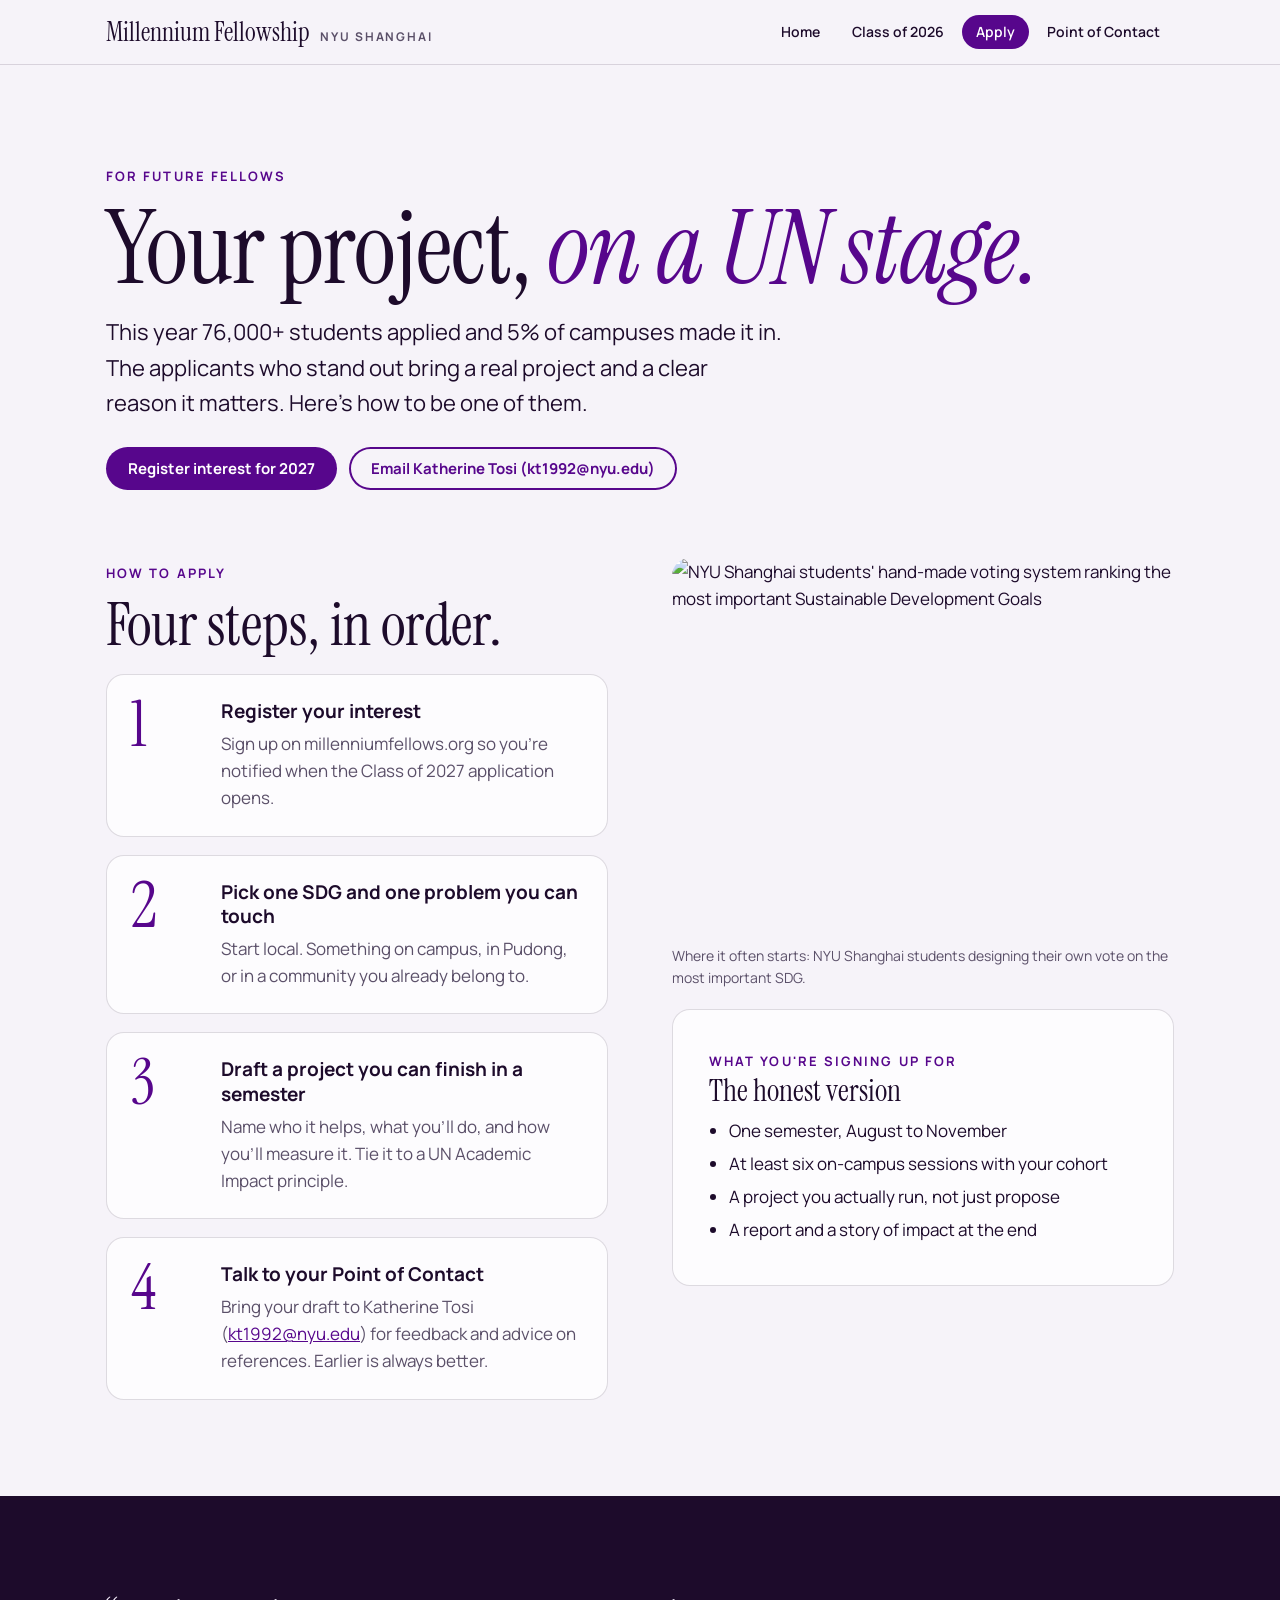
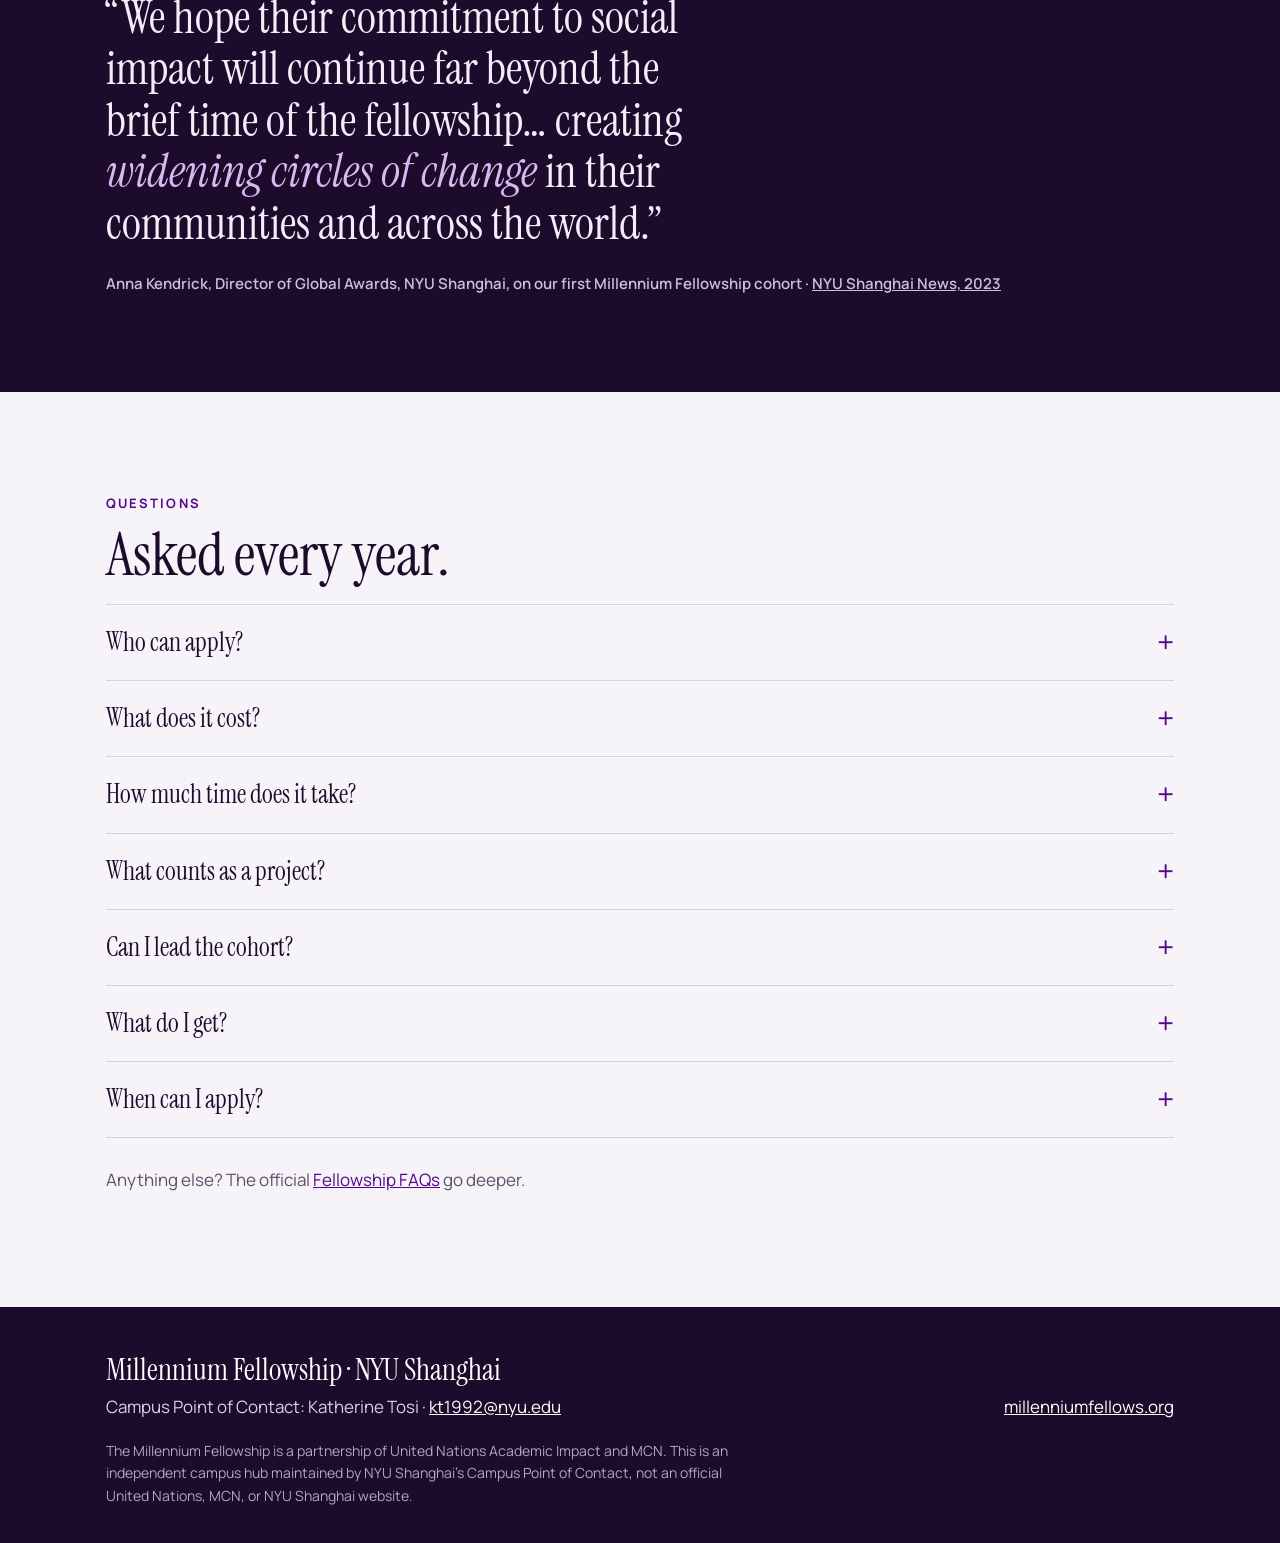
==== commit f19eab52: "Checklist label Every 2 wks -> Aug-Nov; Kat -> Katherine Tosi (kt1992@nyu.edu) sitewide" ====
--- a/apply.html
+++ b/apply.html
@@ -23,7 +23,7 @@
 <span class="label">For future fellows</span>
 <h1>Your project, <em>on a UN stage.</em></h1>
 <p>This year 76,000+ students applied and 5% of campuses made it in. The applicants who stand out bring a real project and a clear reason it matters. Here's how to be one of them.</p>
-<div class="btns"><a class="btn" href="https://www.millenniumfellows.org/" target="_blank" rel="noopener">Register interest for 2027</a><a class="btn ghost" href="mailto:kt1992@nyu.edu?subject=Millennium%20Fellowship%20application">Email Kat</a></div>
+<div class="btns"><a class="btn" href="https://www.millenniumfellows.org/" target="_blank" rel="noopener">Register interest for 2027</a><a class="btn ghost" href="mailto:kt1992@nyu.edu?subject=Millennium%20Fellowship%20application">Email Katherine Tosi (kt1992@nyu.edu)</a></div>
 </div></section>
 <section class="section" style="padding-top:24px"><div class="wrap split">
 <div>
@@ -33,7 +33,7 @@
 <li><div><h3>Register your interest</h3><p>Sign up on millenniumfellows.org so you're notified when the Class of 2027 application opens.</p></div></li>
 <li><div><h3>Pick one SDG and one problem you can touch</h3><p>Start local. Something on campus, in Pudong, or in a community you already belong to.</p></div></li>
 <li><div><h3>Draft a project you can finish in a semester</h3><p>Name who it helps, what you'll do, and how you'll measure it. Tie it to a UN Academic Impact principle.</p></div></li>
-<li><div><h3>Talk to your Point of Contact</h3><p>Bring your draft to Kat for feedback and advice on references. Earlier is always better.</p></div></li>
+<li><div><h3>Talk to your Point of Contact</h3><p>Bring your draft to Katherine Tosi (<a href="mailto:kt1992@nyu.edu">kt1992@nyu.edu</a>) for feedback and advice on references. Earlier is always better.</p></div></li>
 </ol>
 </div>
 <div>
@@ -55,7 +55,7 @@
 <section class="section"><div class="wrap">
 <span class="label">Questions</span>
 <h2>Asked every year.</h2>
-<div class="faq"><details><summary>Who can apply?</summary><p>University undergraduates leading, or ready to lead, a project on sustainable development. You apply as an individual, but campuses host cohorts of 8 to 20+, so bring your friends: a strong NYU Shanghai applicant pool helps everyone.</p></details><details><summary>What does it cost?</summary><p>Nothing. The program is free for accepted applicants.</p></details><details><summary>How much time does it take?</summary><p>It runs for one semester, roughly August to November. Expect at least six on-campus sessions, optional weekly global webinars, and the real work: running your project.</p></details><details><summary>What counts as a project?</summary><p>Anything time-bound that makes meaningful, measurable impact during the fellowship and advances at least one SDG and one UN Academic Impact principle. A campus campaign, a community partnership, a tool, a program: if you can measure it by December, it counts.</p></details><details><summary>Can I lead the cohort?</summary><p>Yes. If you advance to Round 2, the same application lets you apply to be one of two Campus Directors. They run the campus sessions and keep the cohort moving.</p></details><details><summary>What do I get?</summary><p>A certificate from United Nations Academic Impact and MCN when you graduate, a public fellow profile, a place in the global alumni community, and a semester of real leadership experience you can talk about in any interview.</p></details><details><summary>When can I apply?</summary><p>Applications for the Class of 2026 are closed. Register your interest for the Class of 2027 on the official site so you hear the moment it opens, then email Kat.</p></details></div>
+<div class="faq"><details><summary>Who can apply?</summary><p>University undergraduates leading, or ready to lead, a project on sustainable development. You apply as an individual, but campuses host cohorts of 8 to 20+, so bring your friends: a strong NYU Shanghai applicant pool helps everyone.</p></details><details><summary>What does it cost?</summary><p>Nothing. The program is free for accepted applicants.</p></details><details><summary>How much time does it take?</summary><p>It runs for one semester, roughly August to November. Expect at least six on-campus sessions, optional weekly global webinars, and the real work: running your project.</p></details><details><summary>What counts as a project?</summary><p>Anything time-bound that makes meaningful, measurable impact during the fellowship and advances at least one SDG and one UN Academic Impact principle. A campus campaign, a community partnership, a tool, a program: if you can measure it by December, it counts.</p></details><details><summary>Can I lead the cohort?</summary><p>Yes. If you advance to Round 2, the same application lets you apply to be one of two Campus Directors. They run the campus sessions and keep the cohort moving.</p></details><details><summary>What do I get?</summary><p>A certificate from United Nations Academic Impact and MCN when you graduate, a public fellow profile, a place in the global alumni community, and a semester of real leadership experience you can talk about in any interview.</p></details><details><summary>When can I apply?</summary><p>Applications for the Class of 2026 are closed. Register your interest for the Class of 2027 on the official site so you hear the moment it opens, then email Katherine Tosi (<a href="mailto:kt1992@nyu.edu">kt1992@nyu.edu</a>).</p></details></div>
 <p style="margin-top:28px;color:var(--muted)">Anything else? The official <a href="https://www.millenniumfellows.org/faqs" target="_blank" rel="noopener">Fellowship FAQs</a> go deeper.</p>
 </div></section>
 
